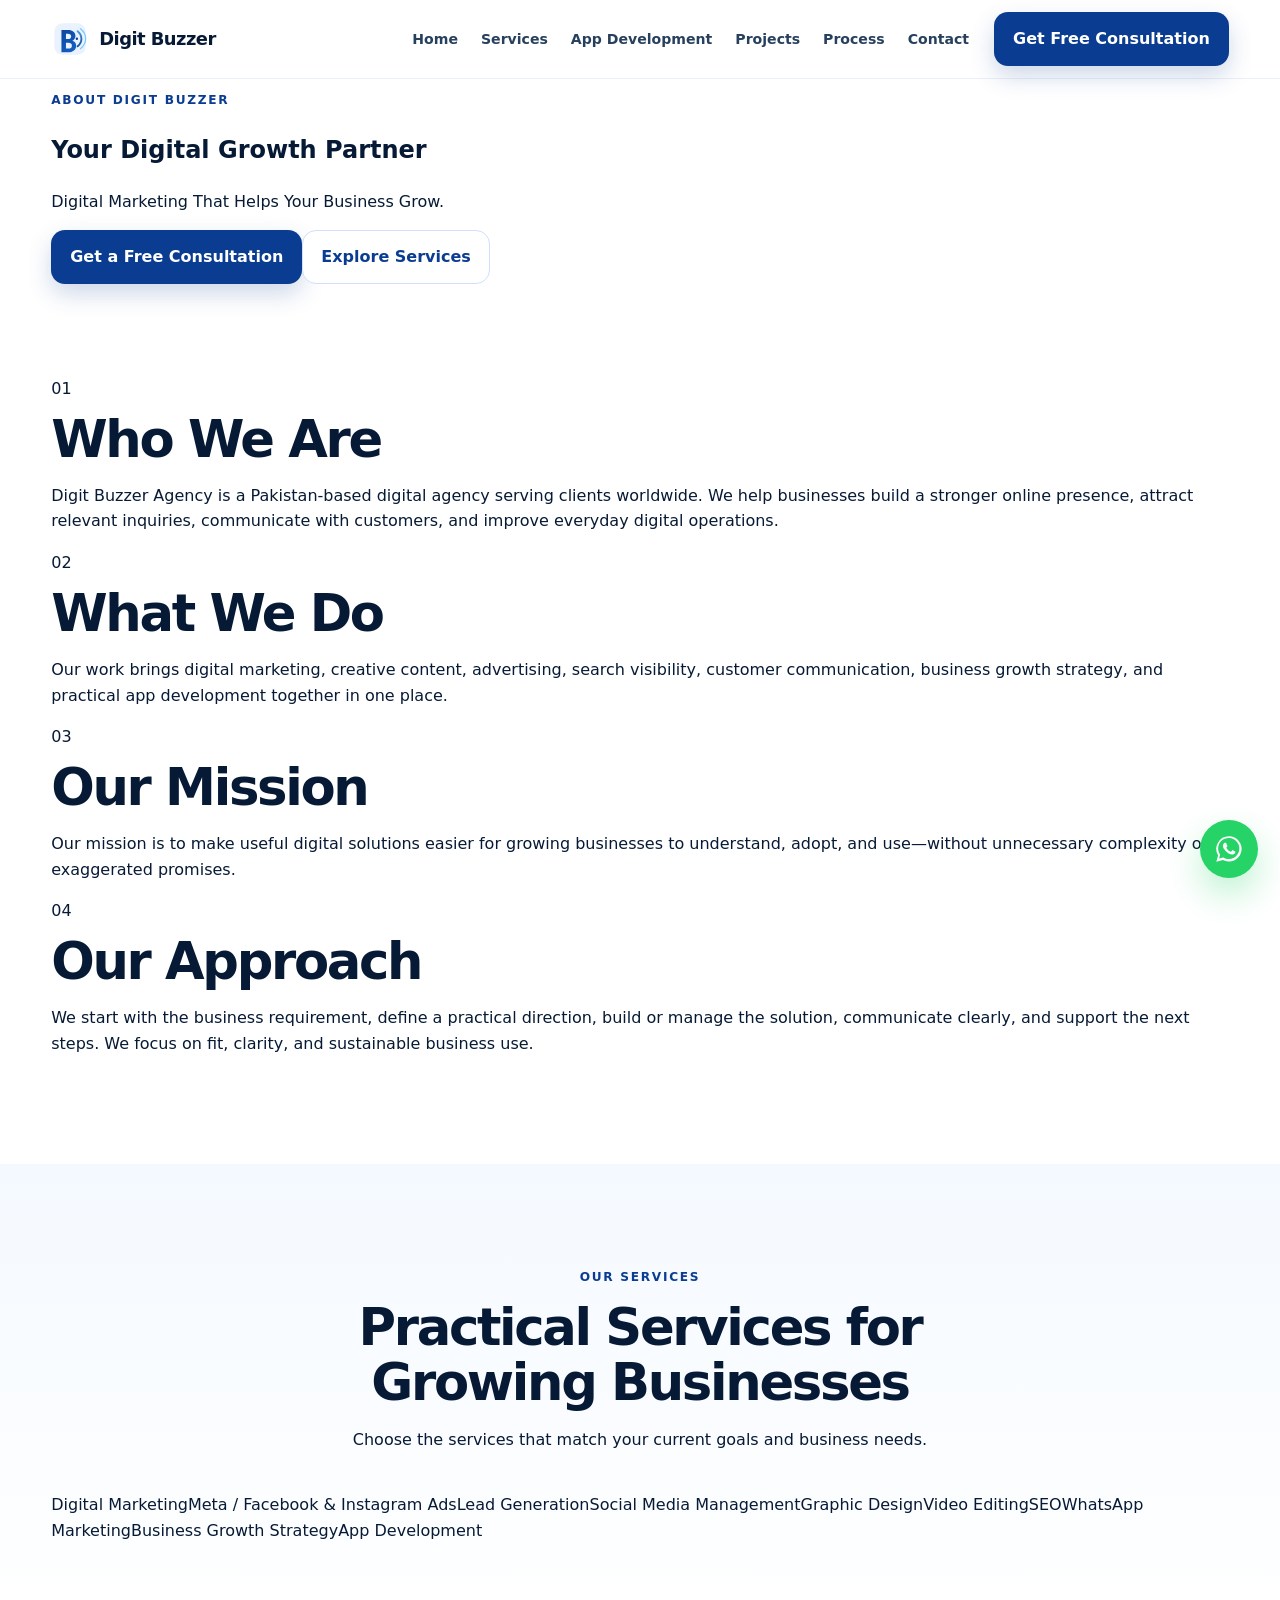
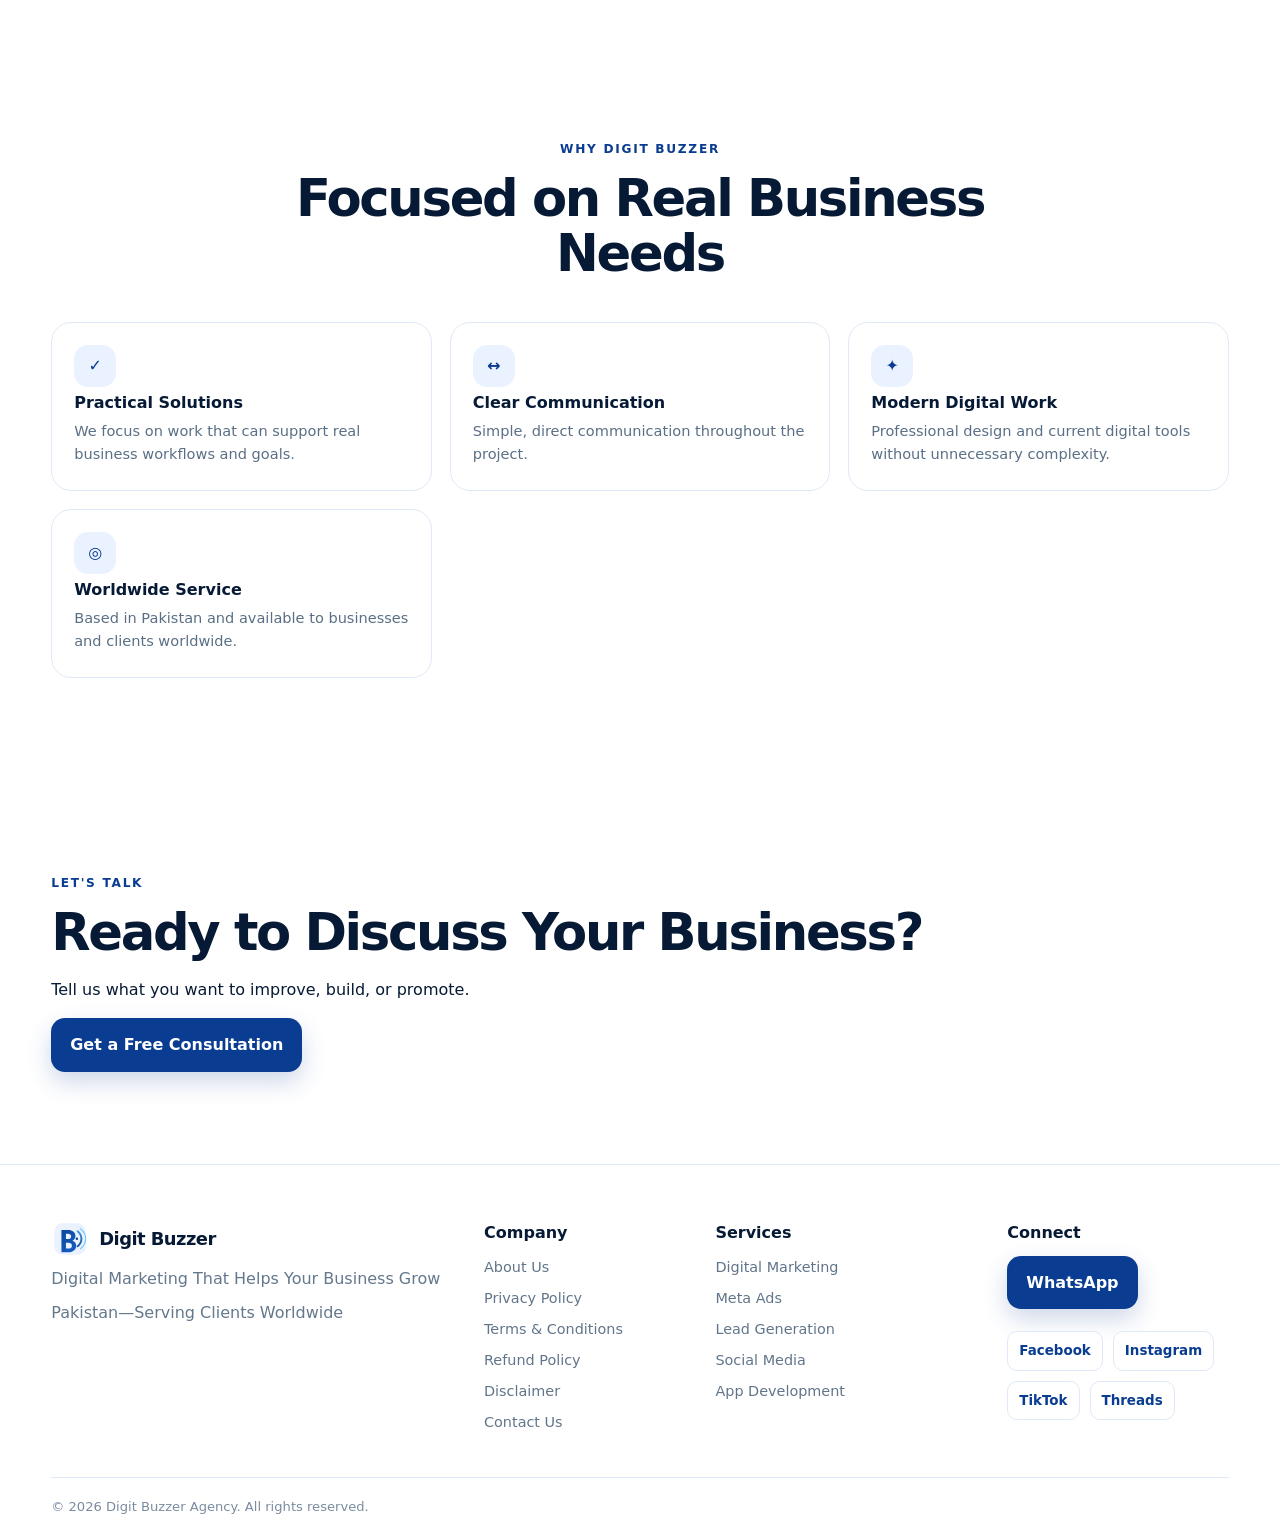
==== about/index.html @ bf8d2f02 "Add about page" ====
<!doctype html>
<html lang="en"><head>
<meta charset="utf-8"><meta name="viewport" content="width=device-width, initial-scale=1">
<title>About Us | Digit Buzzer Agency</title>
<meta name="description" content="Learn about Digit Buzzer Agency, a Pakistan-based digital marketing and app development agency serving clients worldwide.">
<link rel="icon" href="../images/logo.svg" type="image/svg+xml"><link rel="stylesheet" href="../style.css">
</head><body>
<a class="skip-link" href="#main">Skip to content</a>
<header class="site-header"><div class="container nav-wrap"><a class="brand" href="../"><img src="../images/logo.svg" alt="Digit Buzzer logo"><span>Digit Buzzer</span></a><nav class="desktop-nav" aria-label="Primary navigation"><a href="../">Home</a><a href="../#services">Services</a><a href="../#apps">App Development</a><a href="../#projects">Projects</a><a href="../#process">Process</a><a href="../contact/">Contact</a></nav><a class="btn btn-primary nav-cta" target="_blank" rel="noopener" href="https://wa.me/923486588922">Get Free Consultation</a><button class="menu-toggle" aria-label="Open menu" aria-expanded="false"><span></span><span></span><span></span></button></div><div class="mobile-nav" aria-hidden="true"><a href="../">Home</a><a href="../#services">Services</a><a href="../#apps">App Development</a><a href="../#projects">Projects</a><a href="../#process">Process</a><a href="../contact/">Contact</a><a class="btn btn-primary" target="_blank" rel="noopener" href="https://wa.me/923486588922">Get Free Consultation</a></div></header>
<main id="main" class="info-page">
<section class="info-hero"><div class="container"><p class="section-kicker">ABOUT DIGIT BUZZER</p><h1>Your Digital Growth Partner</h1><p>Digital Marketing That Helps Your Business Grow.</p><div class="info-hero-actions"><a class="btn btn-primary" target="_blank" rel="noopener" href="https://wa.me/923486588922">Get a Free Consultation</a><a class="btn btn-secondary" href="../#services">Explore Services</a></div></div></section>
<section class="section"><div class="container info-grid">
<article class="info-card"><span class="info-icon">01</span><h2>Who We Are</h2><p>Digit Buzzer Agency is a Pakistan-based digital agency serving clients worldwide. We help businesses build a stronger online presence, attract relevant inquiries, communicate with customers, and improve everyday digital operations.</p></article>
<article class="info-card"><span class="info-icon">02</span><h2>What We Do</h2><p>Our work brings digital marketing, creative content, advertising, search visibility, customer communication, business growth strategy, and practical app development together in one place.</p></article>
<article class="info-card"><span class="info-icon">03</span><h2>Our Mission</h2><p>Our mission is to make useful digital solutions easier for growing businesses to understand, adopt, and use—without unnecessary complexity or exaggerated promises.</p></article>
<article class="info-card"><span class="info-icon">04</span><h2>Our Approach</h2><p>We start with the business requirement, define a practical direction, build or manage the solution, communicate clearly, and support the next steps. We focus on fit, clarity, and sustainable business use.</p></article>
</div></section>
<section class="section soft"><div class="container"><div class="section-head"><p class="section-kicker">OUR SERVICES</p><h2>Practical Services for Growing Businesses</h2><p>Choose the services that match your current goals and business needs.</p></div><div class="info-service-grid"><span>Digital Marketing</span><span>Meta / Facebook &amp; Instagram Ads</span><span>Lead Generation</span><span>Social Media Management</span><span>Graphic Design</span><span>Video Editing</span><span>SEO</span><span>WhatsApp Marketing</span><span>Business Growth Strategy</span><span>App Development</span></div></div></section>
<section class="section"><div class="container"><div class="section-head"><p class="section-kicker">WHY DIGIT BUZZER</p><h2>Focused on Real Business Needs</h2></div><div class="why-grid"><article class="why-card"><div class="why-icon">✓</div><h3>Practical Solutions</h3><p>We focus on work that can support real business workflows and goals.</p></article><article class="why-card"><div class="why-icon">↔</div><h3>Clear Communication</h3><p>Simple, direct communication throughout the project.</p></article><article class="why-card"><div class="why-icon">✦</div><h3>Modern Digital Work</h3><p>Professional design and current digital tools without unnecessary complexity.</p></article><article class="why-card"><div class="why-icon">◎</div><h3>Worldwide Service</h3><p>Based in Pakistan and available to businesses and clients worldwide.</p></article></div></div></section>
<section class="section"><div class="container info-cta"><div><p class="section-kicker">LET'S TALK</p><h2>Ready to Discuss Your Business?</h2><p>Tell us what you want to improve, build, or promote.</p></div><a class="btn btn-primary" target="_blank" rel="noopener" href="https://wa.me/923486588922">Get a Free Consultation</a></div></section>
</main>
<footer class="footer"><div class="container footer-grid"><div><a class="brand" href="../"><img src="../images/logo.svg" alt=""><span>Digit Buzzer</span></a><p>Digital Marketing That Helps Your Business Grow</p><p>Pakistan—Serving Clients Worldwide</p></div><div><h4>Company</h4><a href="../about/">About Us</a><a href="../privacy-policy/">Privacy Policy</a><a href="../terms/">Terms &amp; Conditions</a><a href="../refund-policy/">Refund Policy</a><a href="../disclaimer/">Disclaimer</a><a href="../contact/">Contact Us</a></div><div><h4>Services</h4><a href="../#services">Digital Marketing</a><a href="../#services">Meta Ads</a><a href="../#services">Lead Generation</a><a href="../#services">Social Media</a><a href="../#apps">App Development</a></div><div><h4>Connect</h4><a class="btn btn-primary" target="_blank" rel="noopener" href="https://wa.me/923486588922">WhatsApp</a><div class="footer-social"><a target="_blank" rel="noopener" href="https://www.facebook.com/digitbuzzer1">Facebook</a><a target="_blank" rel="noopener" href="https://www.instagram.com/digitbuzzer">Instagram</a><a target="_blank" rel="noopener" href="https://www.tiktok.com/@digitbuzzeragency">TikTok</a><a target="_blank" rel="noopener" href="https://www.threads.com/@digitbuzzer">Threads</a></div></div></div><div class="container copyright">© 2026 Digit Buzzer Agency. All rights reserved.</div></footer>
<a class="wa-float" target="_blank" rel="noopener" href="https://wa.me/923486588922" aria-label="Chat with Digit Buzzer" title="Chat with Digit Buzzer"><svg viewBox="0 0 32 32" aria-hidden="true"><path fill="currentColor" d="M16 3.2A12.7 12.7 0 0 0 5.1 22.4L3.3 28.8l6.6-1.7A12.7 12.7 0 1 0 16 3.2Zm0 22.9c-2 0-3.9-.5-5.6-1.5l-.4-.2-3.9 1 1-3.8-.3-.4A10.6 10.6 0 1 1 16 26.1Zm5.9-7.9c-.3-.2-1.8-.9-2.1-1s-.5-.2-.7.2-.8 1-.9 1.2-.3.2-.6.1a8.7 8.7 0 0 1-2.5-1.5 9.4 9.4 0 0 1-1.7-2.1c-.2-.3 0-.5.1-.7l.5-.6c.2-.2.2-.4.3-.6s0-.4-.1-.6c-.1-.2-.7-1.7-1-2.3-.3-.6-.5-.5-.7-.5h-.6c-.2 0-.5.1-.8.4-.3.3-1.1 1.1-1.1 2.7s1.1 3.1 1.3 3.3c.2.2 2.1 3.2 5.1 4.5.7.3 1.3.5 1.7.6.7.2 1.4.2 1.9.1.6-.1 1.8-.7 2-1.4.3-.7.3-1.3.2-1.4-.1-.2-.3-.3-.6-.4Z"/></svg></a><button id="backTop" class="back-top" aria-label="Back to top">↑</button><script src="../script.js"></script></body></html>
---- style.css ----
:root{--blue:#0A3D91;--navy:#071A35;--white:#fff;--soft:#EAF2FF;--bg:#F4F9FF;--line:#dfe9f7;--shadow:0 18px 60px rgba(10,61,145,.12);--radius:24px}*{box-sizing:border-box}html{scroll-behavior:smooth}body{margin:0;font-family:Inter,system-ui,-apple-system,Segoe UI,sans-serif;color:var(--navy);background:var(--white);line-height:1.6}img{max-width:100%;display:block}a{text-decoration:none;color:inherit}.container{width:min(1180px,92vw);margin:auto}.section{padding:92px 0}.soft{background:linear-gradient(180deg,var(--bg),#fff)}.site-header{position:sticky;top:0;z-index:50;background:rgba(255,255,255,.88);backdrop-filter:blur(14px);border-bottom:1px solid rgba(10,61,145,.08)}.nav-wrap{min-height:78px;display:flex;align-items:center;gap:22px}.brand{display:flex;align-items:center;gap:10px;font-weight:800;letter-spacing:-.03em;font-size:1.12rem}.brand img{width:38px;height:38px}.desktop-nav{display:flex;gap:17px;align-items:center;margin-left:auto;font-size:.88rem;font-weight:600}.desktop-nav a{padding:10px 3px;color:#27405d}.desktop-nav a:hover{color:var(--blue)}.btn{display:inline-flex;align-items:center;justify-content:center;gap:8px;padding:13px 18px;border-radius:14px;font-weight:700;border:1px solid transparent;transition:.25s ease;cursor:pointer}.btn-primary{background:var(--blue);color:#fff;box-shadow:0 10px 24px rgba(10,61,145,.2)}.btn-primary:hover{transform:translateY(-2px);box-shadow:0 14px 30px rgba(10,61,145,.25)}.btn-secondary{background:#fff;border-color:#cfe0fa;color:var(--blue)}.btn-secondary:hover{background:var(--soft)}.nav-cta{white-space:nowrap}.menu-toggle{display:none;margin-left:auto;border:0;background:transparent;width:44px;height:44px}.menu-toggle span{display:block;height:2px;background:var(--navy);margin:6px 6px}.mobile-nav{display:none;padding:12px 4vw 20px;border-top:1px solid var(--line);background:#fff}.mobile-nav.open{display:grid;gap:10px}.hero{background:radial-gradient(circle at 85% 20%,#dceaff 0,#fff 34%),linear-gradient(180deg,var(--bg),#fff);padding-top:70px;overflow:hidden}.hero-grid,.split{display:grid;grid-template-columns:1.08fr .92fr;gap:52px;align-items:center}.hero-copy{max-width:700px}.hero-copy h1{font-size:clamp(2.75rem,4.35vw,4.55rem);line-height:1.02;letter-spacing:-.055em;margin:18px 0 22px}.hero-copy h1 span{white-space:normal}.hero-copy h1 span{color:var(--blue);display:block}.lead{font-size:1.08rem;max-width:650px;color:#4a6079}.eyebrow,.section-kicker{font-size:.76rem;font-weight:800;letter-spacing:.14em;color:var(--blue)}.actions{display:flex;gap:12px;flex-wrap:wrap;margin:26px 0}.hero-proof{display:flex;flex-wrap:wrap;gap:14px;margin-top:18px;color:#5d7188;font-size:.88rem}.hero-proof span{display:inline-flex;align-items:center;gap:8px}.hero-proof span:before{content:'✓';color:var(--blue);font-weight:800}.hero-visual{display:flex;justify-content:center;align-items:center}.hero-photo{position:relative;width:min(100%,560px);padding:14px;border-radius:32px;background:linear-gradient(145deg,#fff,#eaf2ff);border:1px solid #d9e7f8;box-shadow:0 28px 70px rgba(10,61,145,.16);transform:rotate(.2deg)}.hero-photo>img{width:100%;height:430px;object-fit:cover;border-radius:23px;display:block}.hero-photo:after{content:"";position:absolute;inset:14px;border-radius:23px;box-shadow:inset 0 0 0 1px rgba(255,255,255,.7);pointer-events:none}.hero-photo-badge{position:absolute;z-index:2;background:rgba(255,255,255,.94);backdrop-filter:blur(12px);border:1px solid rgba(255,255,255,.8);box-shadow:0 14px 35px rgba(7,26,53,.14);border-radius:16px;padding:11px 14px;display:grid;grid-template-columns:34px 1fr;column-gap:9px;align-items:center}.hero-photo-badge span{grid-row:1 / span 2;width:34px;height:34px;border-radius:11px;background:var(--blue);color:#fff;display:grid;place-items:center;font-weight:800}.hero-photo-badge strong{font-size:.86rem;color:var(--navy);line-height:1.1}.hero-photo-badge small{font-size:.68rem;color:#64788c}.badge-top{top:38px;right:-18px}.badge-bottom{left:-18px;bottom:38px}.hero-photo-badge:hover{transform:translateY(-3px)}.value-strip{padding:22px 0;background:#fff;border-top:1px solid #edf3fb;border-bottom:1px solid #edf3fb}.value-grid{display:grid;grid-template-columns:repeat(4,1fr);gap:14px}.value-grid article{display:flex;gap:13px;padding:12px;border-radius:16px}.icon-badge,.why-icon{width:42px;height:42px;border-radius:14px;background:var(--soft);color:var(--blue);display:grid;place-items:center;font-weight:800;flex:none}.value-grid h3,.service-card h3,.why-card h3,.process-card h3{margin:.2rem 0;font-size:1rem}.value-grid p,.service-card p,.why-card p,.process-card p{margin:.15rem 0;color:#5a6f85;font-size:.91rem}.section-head{max-width:760px;margin:0 auto 40px;text-align:center}.section-head h2,h2{font-size:clamp(2rem,4vw,3.3rem);line-height:1.08;letter-spacing:-.045em;margin:10px 0 14px}.split p{color:#556c83}.mini-pills,.feature-list{display:flex;flex-wrap:wrap;gap:10px;margin:22px 0}.mini-pills span{padding:8px 12px;background:#fff;border:1px solid var(--line);border-radius:999px;font-size:.82rem;font-weight:700}.visual-card{background:#fff;border:1px solid #dfeaf8;border-radius:var(--radius);padding:14px;box-shadow:var(--shadow)}.service-grid{display:grid;grid-template-columns:repeat(2,1fr);gap:18px}.service-card{display:grid;grid-template-columns:150px 1fr;gap:22px;align-items:center;padding:20px;border:1px solid var(--line);border-radius:var(--radius);background:#fff;box-shadow:0 10px 28px rgba(10,61,145,.05);transition:.25s ease}.service-card:hover{transform:translateY(-5px);box-shadow:var(--shadow);border-color:#cfe0fa}.service-card img{width:100%;height:100px;object-fit:contain;border-radius:18px;background:linear-gradient(135deg,#f7fbff,var(--soft))}.app-feature{align-items:center}.feature-list span{padding:8px 11px;background:#fff;border:1px solid var(--line);border-radius:12px;font-size:.85rem}.app-visual img{filter:drop-shadow(0 22px 35px rgba(10,61,145,.12))}.filters{display:flex;flex-wrap:wrap;gap:9px;justify-content:center;margin:0 auto 30px}.filter{border:1px solid var(--line);background:#fff;color:#37506a;padding:9px 13px;border-radius:999px;font:inherit;font-weight:700;cursor:pointer}.filter.active,.filter:hover{background:var(--blue);color:#fff;border-color:var(--blue)}.project-grid{display:grid;grid-template-columns:repeat(3,1fr);gap:20px}.project-card{border:1px solid var(--line);border-radius:20px;overflow:hidden;background:#fff;box-shadow:0 12px 34px rgba(10,61,145,.06);cursor:pointer;transition:.25s ease}.project-card:hover{transform:translateY(-5px);box-shadow:var(--shadow)}.project-thumb{aspect-ratio:16/9;background:var(--soft);overflow:hidden}.project-thumb img{width:100%;height:100%;object-fit:cover}.project-body{padding:18px}.tag{font-size:.72rem;font-weight:800;letter-spacing:.08em;text-transform:uppercase;color:var(--blue)}.project-body h3{margin:7px 0 6px}.project-body p{margin:0;color:#5a6f85;font-size:.9rem}.project-tech{margin-top:10px;font-size:.77rem;color:#7a8da1}.why-grid,.process-grid{display:grid;grid-template-columns:repeat(3,1fr);gap:18px}.why-card{padding:22px;background:#fff;border:1px solid var(--line);border-radius:20px}.process-grid{grid-template-columns:repeat(4,1fr)}.process-card{position:relative;padding:18px;background:#fff;border:1px solid var(--line);border-radius:20px}.process-card>span{display:inline-flex;width:38px;height:38px;border-radius:12px;background:var(--blue);color:#fff;align-items:center;justify-content:center;font-weight:800;margin-bottom:14px}.process-card img{height:170px;width:100%;object-fit:cover;background:#eaf2ff;border-radius:16px;margin-bottom:15px;display:block;transition:transform .45s ease}.process-card:hover img{transform:scale(1.025)}.cta{padding-top:40px}.cta-photo{height:360px;border-radius:24px;overflow:hidden;border:1px solid rgba(255,255,255,.8);box-shadow:0 22px 55px rgba(10,61,145,.14);background:#eaf2ff}.cta-photo img{width:100%;height:100%;object-fit:cover;display:block;transition:transform .5s ease}.cta-photo:hover img{transform:scale(1.035)}.cta-wrap{display:grid;grid-template-columns:1.1fr .9fr;align-items:center;gap:40px;padding:45px;border-radius:30px;background:linear-gradient(135deg,#eff6ff,#e6f0ff);border:1px solid #d7e6fa;overflow:hidden}.cta-wrap img{width:100%}.social-row,.footer-social{display:flex;gap:10px;flex-wrap:wrap;margin:22px 0}.social-row a,.footer-social a{padding:8px 11px;border:1px solid var(--line);border-radius:10px;background:#fff;font-size:.84rem;font-weight:700;color:var(--blue)}.contact-form{padding:24px;background:#fff;border:1px solid var(--line);border-radius:24px;box-shadow:var(--shadow);display:grid;gap:14px}.contact-form label{display:grid;gap:7px;font-weight:700;font-size:.9rem}.contact-form input,.contact-form textarea,.contact-form select{font:inherit;border:1px solid #d5e2f2;border-radius:12px;padding:12px 13px;outline:none;background:#fbfdff}.contact-form input:focus,.contact-form textarea:focus,.contact-form select:focus{border-color:#8db5f4;box-shadow:0 0 0 4px #eaf2ff}.contact-form small{color:#71849a}.about-photo{height:410px;padding:10px;overflow:hidden;border-radius:24px;background:#fff}.about-photo img{width:100%;height:100%;object-fit:cover;display:block;border-radius:17px;transition:transform .5s ease}.about-photo:hover img{transform:scale(1.035)}.contact-art{margin-top:20px;padding:10px;overflow:hidden}.contact-photo{position:relative;overflow:hidden;border-radius:18px;height:360px;background:#eaf2ff}.contact-photo img{width:100%;height:100%;object-fit:cover;display:block;transition:transform .5s ease}.contact-photo:after{content:"";position:absolute;inset:0;background:linear-gradient(180deg,transparent 55%,rgba(7,26,53,.12));pointer-events:none}.contact-photo:hover img{transform:scale(1.035)}.footer{background:#fff;border-top:1px solid var(--line);padding:55px 0 22px}.footer-grid{display:grid;grid-template-columns:2fr 1fr 1.3fr 1.1fr;gap:30px}.footer-grid p{color:#64788c;margin:8px 0}.footer-grid h4{margin:0 0 10px}.footer-grid>div>a:not(.brand):not(.btn){display:block;margin:8px 0;color:#61758a;font-size:.9rem}.copyright{margin-top:35px;padding-top:18px;border-top:1px solid var(--line);color:#7b8ca0;font-size:.82rem}.wa-float{position:fixed;right:22px;bottom:22px;width:58px;height:58px;border-radius:50%;background:#25D366;color:#fff;display:grid;place-items:center;box-shadow:0 16px 35px rgba(37,211,102,.3);z-index:40}.wa-float svg{width:32px;height:32px;display:block}.back-top{position:fixed;right:24px;bottom:92px;width:42px;height:42px;border:1px solid var(--line);border-radius:12px;background:#fff;color:var(--blue);display:none;z-index:39;cursor:pointer}.back-top.show{display:grid;place-items:center}.reveal{opacity:0;transform:translateY(20px);transition:opacity .65s ease,transform .65s ease}.reveal.visible{opacity:1;transform:none}.modal{position:fixed;inset:0;background:rgba(7,26,53,.28);display:none;align-items:center;justify-content:center;padding:24px;z-index:100}.modal.open{display:flex}.modal-card{width:min(900px,96vw);display:grid;grid-template-columns:.9fr 1.1fr;gap:26px;background:#fff;border-radius:26px;padding:22px;position:relative;box-shadow:0 30px 80px rgba(7,26,53,.28)}.modal-card>img{width:100%;aspect-ratio:16/10;object-fit:cover;border-radius:18px;background:var(--soft)}.modal-close{position:absolute;top:12px;right:12px;border:0;background:#eef4fb;color:var(--navy);width:38px;height:38px;border-radius:50%;font-size:22px;cursor:pointer}.modal-actions{display:flex;gap:10px;margin-top:20px}.skip-link{position:absolute;left:-999px}.skip-link:focus{left:12px;top:12px;z-index:200;background:#fff;padding:10px}@media(max-width:1050px){.desktop-nav{gap:12px}.desktop-nav a:nth-child(4),.desktop-nav a:nth-child(6){display:none}.hero-grid,.split{gap:32px}.project-grid{grid-template-columns:repeat(2,1fr)}.footer-grid{grid-template-columns:1.6fr 1fr 1fr}}@media(max-width:820px){.desktop-nav,.nav-cta{display:none}.menu-toggle{display:block}.hero-grid,.split,.cta-wrap{grid-template-columns:1fr}.hero{padding-top:45px}.hero-visual{order:-1}.value-grid{grid-template-columns:repeat(2,1fr)}.service-grid,.why-grid{grid-template-columns:1fr}.process-grid{grid-template-columns:repeat(2,1fr)}.footer-grid{grid-template-columns:1fr 1fr}.modal-card{grid-template-columns:1fr}}@media(max-width:560px){.section{padding:68px 0}.cta-photo{height:270px;border-radius:18px}.app-photo{height:360px;padding:10px;border-radius:22px}.app-photo img{border-radius:15px}.contact-photo{height:280px}.hero-copy h1{font-size:2.55rem}.hero-photo{padding:9px;border-radius:24px}.hero-photo>img{height:320px;border-radius:17px}.hero-photo:after{inset:9px;border-radius:17px}.badge-top{right:-6px;top:22px}.badge-bottom{left:-6px;bottom:22px}.hero-photo-badge{padding:8px 10px}.hero-photo-badge span{width:30px;height:30px;border-radius:9px}.hero-photo-badge strong{font-size:.75rem}.hero-photo-badge small{font-size:.6rem}.value-grid,.project-grid,.process-grid,.footer-grid{grid-template-columns:1fr}.service-card{grid-template-columns:1fr}.service-card img{height:160px}.cta-wrap{padding:26px}.wa-float{right:14px;bottom:14px}.back-top{right:16px;bottom:82px}.nav-wrap{min-height:70px}.actions .btn{width:100%}}
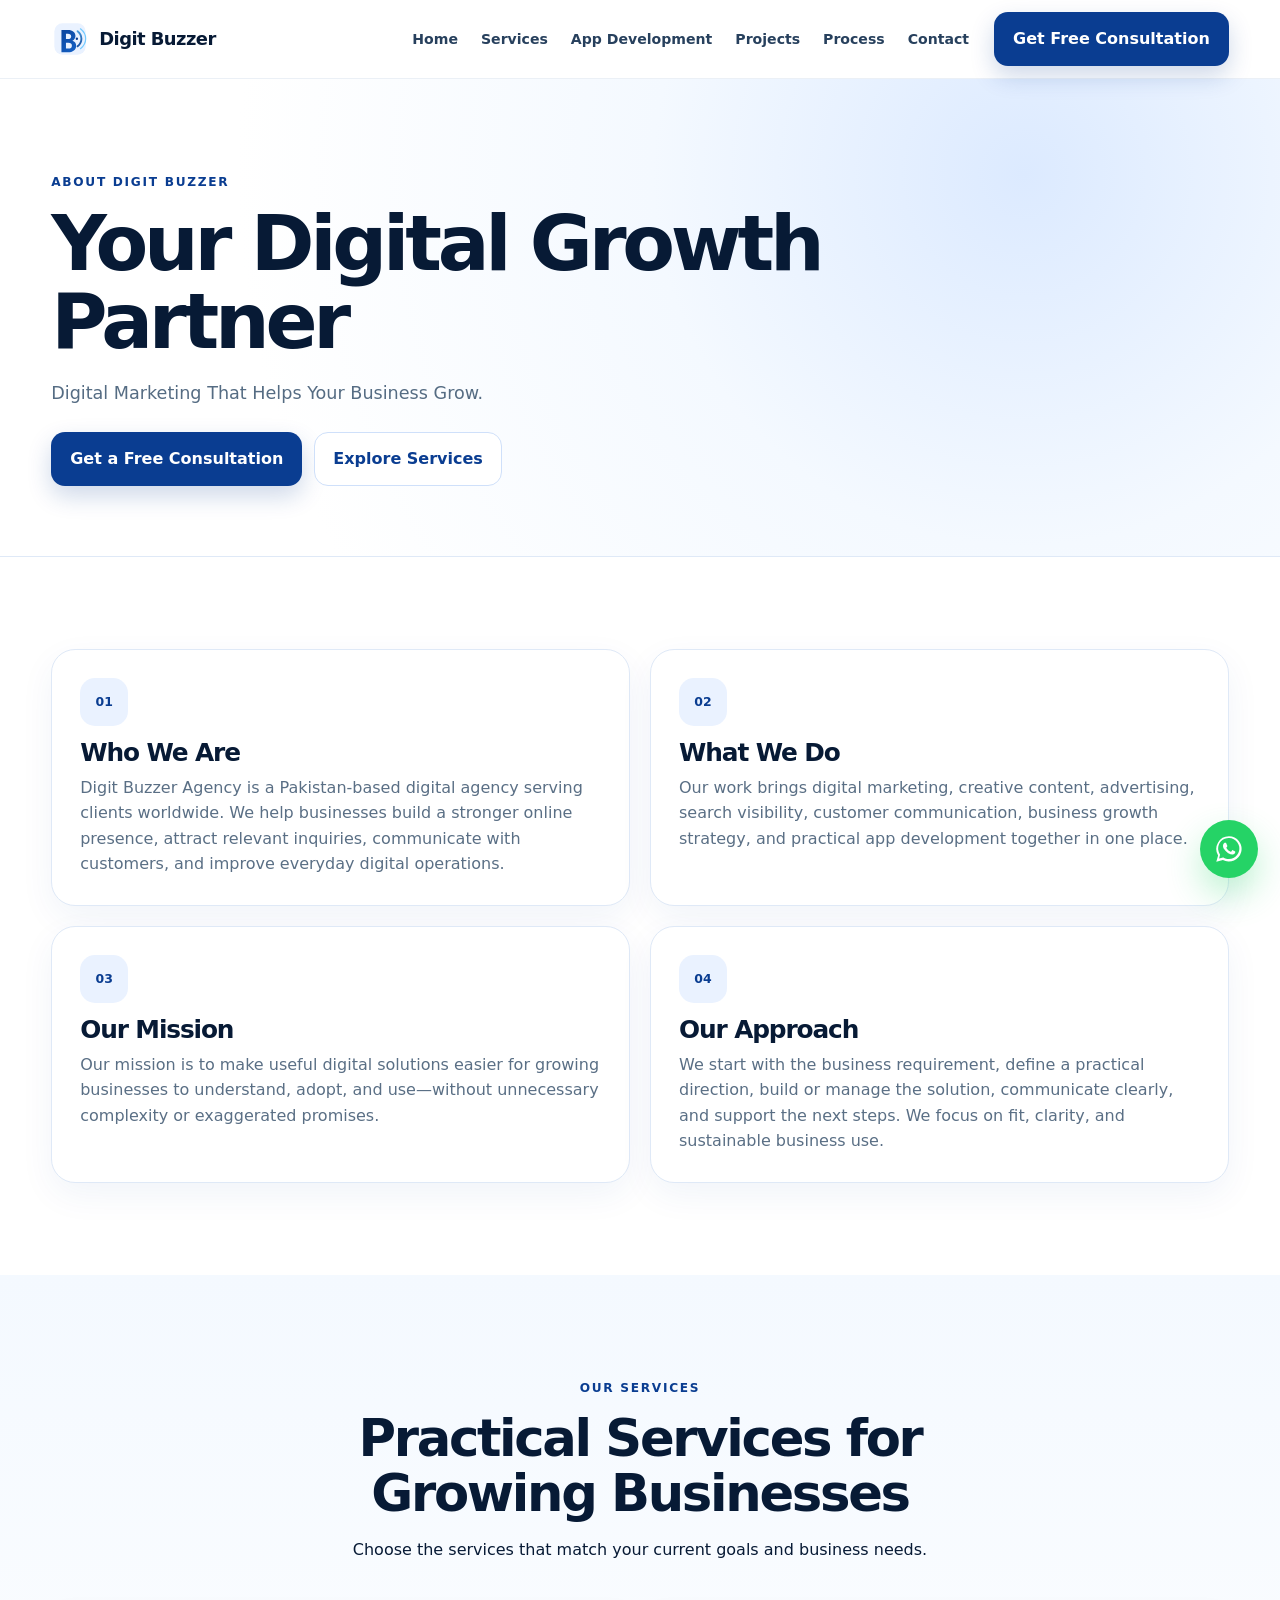
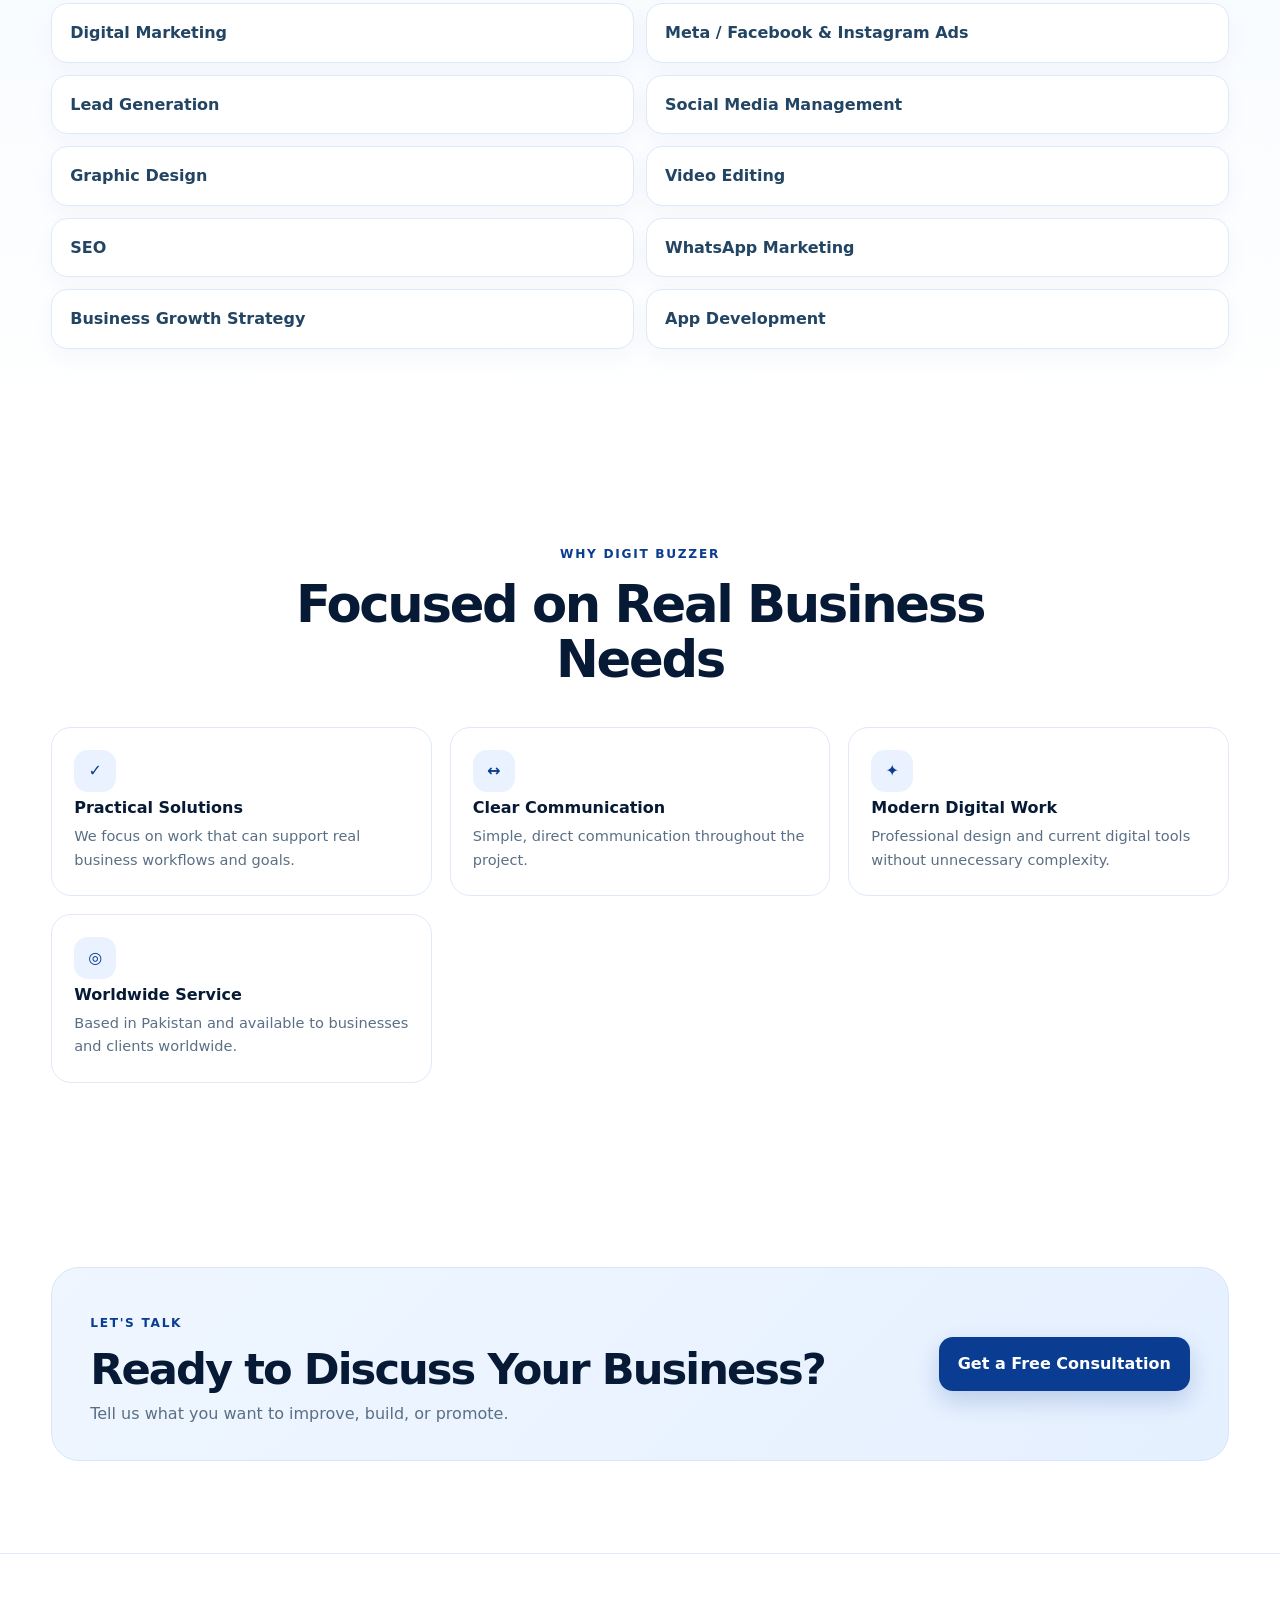
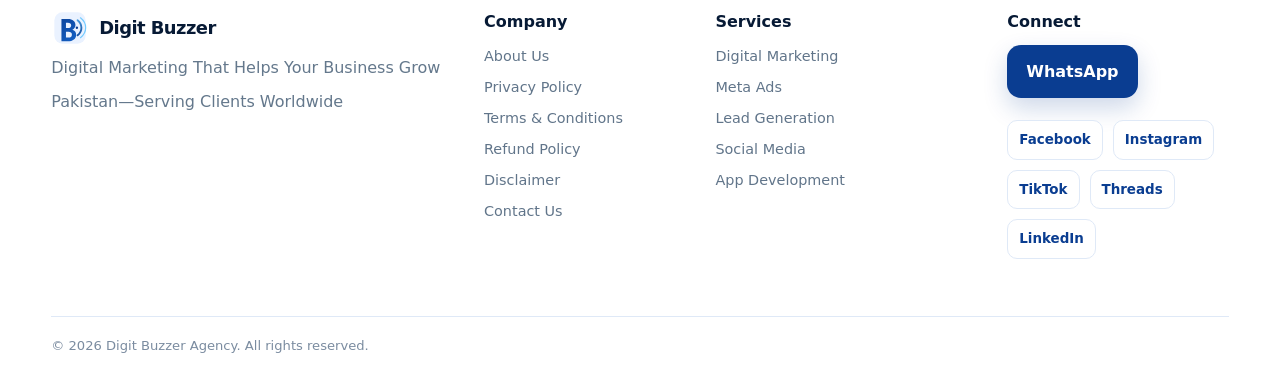
==== commit cc7965e6: "Add LinkedIn to company footer links" ====
--- a/about/index.html
+++ b/about/index.html
@@ -19,5 +19,5 @@
 <section class="section"><div class="container"><div class="section-head"><p class="section-kicker">WHY DIGIT BUZZER</p><h2>Focused on Real Business Needs</h2></div><div class="why-grid"><article class="why-card"><div class="why-icon">✓</div><h3>Practical Solutions</h3><p>We focus on work that can support real business workflows and goals.</p></article><article class="why-card"><div class="why-icon">↔</div><h3>Clear Communication</h3><p>Simple, direct communication throughout the project.</p></article><article class="why-card"><div class="why-icon">✦</div><h3>Modern Digital Work</h3><p>Professional design and current digital tools without unnecessary complexity.</p></article><article class="why-card"><div class="why-icon">◎</div><h3>Worldwide Service</h3><p>Based in Pakistan and available to businesses and clients worldwide.</p></article></div></div></section>
 <section class="section"><div class="container info-cta"><div><p class="section-kicker">LET'S TALK</p><h2>Ready to Discuss Your Business?</h2><p>Tell us what you want to improve, build, or promote.</p></div><a class="btn btn-primary" target="_blank" rel="noopener" href="https://wa.me/923486588922">Get a Free Consultation</a></div></section>
 </main>
-<footer class="footer"><div class="container footer-grid"><div><a class="brand" href="../"><img src="../images/logo.svg" alt=""><span>Digit Buzzer</span></a><p>Digital Marketing That Helps Your Business Grow</p><p>Pakistan—Serving Clients Worldwide</p></div><div><h4>Company</h4><a href="../about/">About Us</a><a href="../privacy-policy/">Privacy Policy</a><a href="../terms/">Terms &amp; Conditions</a><a href="../refund-policy/">Refund Policy</a><a href="../disclaimer/">Disclaimer</a><a href="../contact/">Contact Us</a></div><div><h4>Services</h4><a href="../#services">Digital Marketing</a><a href="../#services">Meta Ads</a><a href="../#services">Lead Generation</a><a href="../#services">Social Media</a><a href="../#apps">App Development</a></div><div><h4>Connect</h4><a class="btn btn-primary" target="_blank" rel="noopener" href="https://wa.me/923486588922">WhatsApp</a><div class="footer-social"><a target="_blank" rel="noopener" href="https://www.facebook.com/digitbuzzer1">Facebook</a><a target="_blank" rel="noopener" href="https://www.instagram.com/digitbuzzer">Instagram</a><a target="_blank" rel="noopener" href="https://www.tiktok.com/@digitbuzzeragency">TikTok</a><a target="_blank" rel="noopener" href="https://www.threads.com/@digitbuzzer">Threads</a></div></div></div><div class="container copyright">© 2026 Digit Buzzer Agency. All rights reserved.</div></footer>
+<footer class="footer"><div class="container footer-grid"><div><a class="brand" href="../"><img src="../images/logo.svg" alt=""><span>Digit Buzzer</span></a><p>Digital Marketing That Helps Your Business Grow</p><p>Pakistan—Serving Clients Worldwide</p></div><div><h4>Company</h4><a href="../about/">About Us</a><a href="../privacy-policy/">Privacy Policy</a><a href="../terms/">Terms &amp; Conditions</a><a href="../refund-policy/">Refund Policy</a><a href="../disclaimer/">Disclaimer</a><a href="../contact/">Contact Us</a></div><div><h4>Services</h4><a href="../#services">Digital Marketing</a><a href="../#services">Meta Ads</a><a href="../#services">Lead Generation</a><a href="../#services">Social Media</a><a href="../#apps">App Development</a></div><div><h4>Connect</h4><a class="btn btn-primary" target="_blank" rel="noopener" href="https://wa.me/923486588922">WhatsApp</a><div class="footer-social"><a target="_blank" rel="noopener" href="https://www.facebook.com/digitbuzzer1">Facebook</a><a target="_blank" rel="noopener" href="https://www.instagram.com/digitbuzzer">Instagram</a><a target="_blank" rel="noopener" href="https://www.tiktok.com/@digitbuzzeragency">TikTok</a><a target="_blank" rel="noopener" href="https://www.threads.com/@digitbuzzer">Threads</a><a target="_blank" rel="noopener" href="https://www.linkedin.com/in/abbas~hussain/">LinkedIn</a></div></div></div><div class="container copyright">© 2026 Digit Buzzer Agency. All rights reserved.</div></footer>
 <a class="wa-float" target="_blank" rel="noopener" href="https://wa.me/923486588922" aria-label="Chat with Digit Buzzer" title="Chat with Digit Buzzer"><svg viewBox="0 0 32 32" aria-hidden="true"><path fill="currentColor" d="M16 3.2A12.7 12.7 0 0 0 5.1 22.4L3.3 28.8l6.6-1.7A12.7 12.7 0 1 0 16 3.2Zm0 22.9c-2 0-3.9-.5-5.6-1.5l-.4-.2-3.9 1 1-3.8-.3-.4A10.6 10.6 0 1 1 16 26.1Zm5.9-7.9c-.3-.2-1.8-.9-2.1-1s-.5-.2-.7.2-.8 1-.9 1.2-.3.2-.6.1a8.7 8.7 0 0 1-2.5-1.5 9.4 9.4 0 0 1-1.7-2.1c-.2-.3 0-.5.1-.7l.5-.6c.2-.2.2-.4.3-.6s0-.4-.1-.6c-.1-.2-.7-1.7-1-2.3-.3-.6-.5-.5-.7-.5h-.6c-.2 0-.5.1-.8.4-.3.3-1.1 1.1-1.1 2.7s1.1 3.1 1.3 3.3c.2.2 2.1 3.2 5.1 4.5.7.3 1.3.5 1.7.6.7.2 1.4.2 1.9.1.6-.1 1.8-.7 2-1.4.3-.7.3-1.3.2-1.4-.1-.2-.3-.3-.6-.4Z"/></svg></a><button id="backTop" class="back-top" aria-label="Back to top">↑</button><script src="../script.js"></script></body></html>
--- a/style.css
+++ b/style.css
@@ -1 +1,3 @@
-:root{--blue:#0A3D91;--navy:#071A35;--white:#fff;--soft:#EAF2FF;--bg:#F4F9FF;--line:#dfe9f7;--shadow:0 18px 60px rgba(10,61,145,.12);--radius:24px}*{box-sizing:border-box}html{scroll-behavior:smooth}body{margin:0;font-family:Inter,system-ui,-apple-system,Segoe UI,sans-serif;color:var(--navy);background:var(--white);line-height:1.6}img{max-width:100%;display:block}a{text-decoration:none;color:inherit}.container{width:min(1180px,92vw);margin:auto}.section{padding:92px 0}.soft{background:linear-gradient(180deg,var(--bg),#fff)}.site-header{position:sticky;top:0;z-index:50;background:rgba(255,255,255,.88);backdrop-filter:blur(14px);border-bottom:1px solid rgba(10,61,145,.08)}.nav-wrap{min-height:78px;display:flex;align-items:center;gap:22px}.brand{display:flex;align-items:center;gap:10px;font-weight:800;letter-spacing:-.03em;font-size:1.12rem}.brand img{width:38px;height:38px}.desktop-nav{display:flex;gap:17px;align-items:center;margin-left:auto;font-size:.88rem;font-weight:600}.desktop-nav a{padding:10px 3px;color:#27405d}.desktop-nav a:hover{color:var(--blue)}.btn{display:inline-flex;align-items:center;justify-content:center;gap:8px;padding:13px 18px;border-radius:14px;font-weight:700;border:1px solid transparent;transition:.25s ease;cursor:pointer}.btn-primary{background:var(--blue);color:#fff;box-shadow:0 10px 24px rgba(10,61,145,.2)}.btn-primary:hover{transform:translateY(-2px);box-shadow:0 14px 30px rgba(10,61,145,.25)}.btn-secondary{background:#fff;border-color:#cfe0fa;color:var(--blue)}.btn-secondary:hover{background:var(--soft)}.nav-cta{white-space:nowrap}.menu-toggle{display:none;margin-left:auto;border:0;background:transparent;width:44px;height:44px}.menu-toggle span{display:block;height:2px;background:var(--navy);margin:6px 6px}.mobile-nav{display:none;padding:12px 4vw 20px;border-top:1px solid var(--line);background:#fff}.mobile-nav.open{display:grid;gap:10px}.hero{background:radial-gradient(circle at 85% 20%,#dceaff 0,#fff 34%),linear-gradient(180deg,var(--bg),#fff);padding-top:70px;overflow:hidden}.hero-grid,.split{display:grid;grid-template-columns:1.08fr .92fr;gap:52px;align-items:center}.hero-copy{max-width:700px}.hero-copy h1{font-size:clamp(2.75rem,4.35vw,4.55rem);line-height:1.02;letter-spacing:-.055em;margin:18px 0 22px}.hero-copy h1 span{white-space:normal}.hero-copy h1 span{color:var(--blue);display:block}.lead{font-size:1.08rem;max-width:650px;color:#4a6079}.eyebrow,.section-kicker{font-size:.76rem;font-weight:800;letter-spacing:.14em;color:var(--blue)}.actions{display:flex;gap:12px;flex-wrap:wrap;margin:26px 0}.hero-proof{display:flex;flex-wrap:wrap;gap:14px;margin-top:18px;color:#5d7188;font-size:.88rem}.hero-proof span{display:inline-flex;align-items:center;gap:8px}.hero-proof span:before{content:'✓';color:var(--blue);font-weight:800}.hero-visual{display:flex;justify-content:center;align-items:center}.hero-photo{position:relative;width:min(100%,560px);padding:14px;border-radius:32px;background:linear-gradient(145deg,#fff,#eaf2ff);border:1px solid #d9e7f8;box-shadow:0 28px 70px rgba(10,61,145,.16);transform:rotate(.2deg)}.hero-photo>img{width:100%;height:430px;object-fit:cover;border-radius:23px;display:block}.hero-photo:after{content:"";position:absolute;inset:14px;border-radius:23px;box-shadow:inset 0 0 0 1px rgba(255,255,255,.7);pointer-events:none}.hero-photo-badge{position:absolute;z-index:2;background:rgba(255,255,255,.94);backdrop-filter:blur(12px);border:1px solid rgba(255,255,255,.8);box-shadow:0 14px 35px rgba(7,26,53,.14);border-radius:16px;padding:11px 14px;display:grid;grid-template-columns:34px 1fr;column-gap:9px;align-items:center}.hero-photo-badge span{grid-row:1 / span 2;width:34px;height:34px;border-radius:11px;background:var(--blue);color:#fff;display:grid;place-items:center;font-weight:800}.hero-photo-badge strong{font-size:.86rem;color:var(--navy);line-height:1.1}.hero-photo-badge small{font-size:.68rem;color:#64788c}.badge-top{top:38px;right:-18px}.badge-bottom{left:-18px;bottom:38px}.hero-photo-badge:hover{transform:translateY(-3px)}.value-strip{padding:22px 0;background:#fff;border-top:1px solid #edf3fb;border-bottom:1px solid #edf3fb}.value-grid{display:grid;grid-template-columns:repeat(4,1fr);gap:14px}.value-grid article{display:flex;gap:13px;padding:12px;border-radius:16px}.icon-badge,.why-icon{width:42px;height:42px;border-radius:14px;background:var(--soft);color:var(--blue);display:grid;place-items:center;font-weight:800;flex:none}.value-grid h3,.service-card h3,.why-card h3,.process-card h3{margin:.2rem 0;font-size:1rem}.value-grid p,.service-card p,.why-card p,.process-card p{margin:.15rem 0;color:#5a6f85;font-size:.91rem}.section-head{max-width:760px;margin:0 auto 40px;text-align:center}.section-head h2,h2{font-size:clamp(2rem,4vw,3.3rem);line-height:1.08;letter-spacing:-.045em;margin:10px 0 14px}.split p{color:#556c83}.mini-pills,.feature-list{display:flex;flex-wrap:wrap;gap:10px;margin:22px 0}.mini-pills span{padding:8px 12px;background:#fff;border:1px solid var(--line);border-radius:999px;font-size:.82rem;font-weight:700}.visual-card{background:#fff;border:1px solid #dfeaf8;border-radius:var(--radius);padding:14px;box-shadow:var(--shadow)}.service-grid{display:grid;grid-template-columns:repeat(2,1fr);gap:18px}.service-card{display:grid;grid-template-columns:150px 1fr;gap:22px;align-items:center;padding:20px;border:1px solid var(--line);border-radius:var(--radius);background:#fff;box-shadow:0 10px 28px rgba(10,61,145,.05);transition:.25s ease}.service-card:hover{transform:translateY(-5px);box-shadow:var(--shadow);border-color:#cfe0fa}.service-card img{width:100%;height:100px;object-fit:contain;border-radius:18px;background:linear-gradient(135deg,#f7fbff,var(--soft))}.app-feature{align-items:center}.feature-list span{padding:8px 11px;background:#fff;border:1px solid var(--line);border-radius:12px;font-size:.85rem}.app-visual img{filter:drop-shadow(0 22px 35px rgba(10,61,145,.12))}.filters{display:flex;flex-wrap:wrap;gap:9px;justify-content:center;margin:0 auto 30px}.filter{border:1px solid var(--line);background:#fff;color:#37506a;padding:9px 13px;border-radius:999px;font:inherit;font-weight:700;cursor:pointer}.filter.active,.filter:hover{background:var(--blue);color:#fff;border-color:var(--blue)}.project-grid{display:grid;grid-template-columns:repeat(3,1fr);gap:20px}.project-card{border:1px solid var(--line);border-radius:20px;overflow:hidden;background:#fff;box-shadow:0 12px 34px rgba(10,61,145,.06);cursor:pointer;transition:.25s ease}.project-card:hover{transform:translateY(-5px);box-shadow:var(--shadow)}.project-thumb{aspect-ratio:16/9;background:var(--soft);overflow:hidden}.project-thumb img{width:100%;height:100%;object-fit:cover}.project-body{padding:18px}.tag{font-size:.72rem;font-weight:800;letter-spacing:.08em;text-transform:uppercase;color:var(--blue)}.project-body h3{margin:7px 0 6px}.project-body p{margin:0;color:#5a6f85;font-size:.9rem}.project-tech{margin-top:10px;font-size:.77rem;color:#7a8da1}.why-grid,.process-grid{display:grid;grid-template-columns:repeat(3,1fr);gap:18px}.why-card{padding:22px;background:#fff;border:1px solid var(--line);border-radius:20px}.process-grid{grid-template-columns:repeat(4,1fr)}.process-card{position:relative;padding:18px;background:#fff;border:1px solid var(--line);border-radius:20px}.process-card>span{display:inline-flex;width:38px;height:38px;border-radius:12px;background:var(--blue);color:#fff;align-items:center;justify-content:center;font-weight:800;margin-bottom:14px}.process-card img{height:170px;width:100%;object-fit:cover;background:#eaf2ff;border-radius:16px;margin-bottom:15px;display:block;transition:transform .45s ease}.process-card:hover img{transform:scale(1.025)}.cta{padding-top:40px}.cta-photo{height:360px;border-radius:24px;overflow:hidden;border:1px solid rgba(255,255,255,.8);box-shadow:0 22px 55px rgba(10,61,145,.14);background:#eaf2ff}.cta-photo img{width:100%;height:100%;object-fit:cover;display:block;transition:transform .5s ease}.cta-photo:hover img{transform:scale(1.035)}.cta-wrap{display:grid;grid-template-columns:1.1fr .9fr;align-items:center;gap:40px;padding:45px;border-radius:30px;background:linear-gradient(135deg,#eff6ff,#e6f0ff);border:1px solid #d7e6fa;overflow:hidden}.cta-wrap img{width:100%}.social-row,.footer-social{display:flex;gap:10px;flex-wrap:wrap;margin:22px 0}.social-row a,.footer-social a{padding:8px 11px;border:1px solid var(--line);border-radius:10px;background:#fff;font-size:.84rem;font-weight:700;color:var(--blue)}.contact-form{padding:24px;background:#fff;border:1px solid var(--line);border-radius:24px;box-shadow:var(--shadow);display:grid;gap:14px}.contact-form label{display:grid;gap:7px;font-weight:700;font-size:.9rem}.contact-form input,.contact-form textarea,.contact-form select{font:inherit;border:1px solid #d5e2f2;border-radius:12px;padding:12px 13px;outline:none;background:#fbfdff}.contact-form input:focus,.contact-form textarea:focus,.contact-form select:focus{border-color:#8db5f4;box-shadow:0 0 0 4px #eaf2ff}.contact-form small{color:#71849a}.about-photo{height:410px;padding:10px;overflow:hidden;border-radius:24px;background:#fff}.about-photo img{width:100%;height:100%;object-fit:cover;display:block;border-radius:17px;transition:transform .5s ease}.about-photo:hover img{transform:scale(1.035)}.contact-art{margin-top:20px;padding:10px;overflow:hidden}.contact-photo{position:relative;overflow:hidden;border-radius:18px;height:360px;background:#eaf2ff}.contact-photo img{width:100%;height:100%;object-fit:cover;display:block;transition:transform .5s ease}.contact-photo:after{content:"";position:absolute;inset:0;background:linear-gradient(180deg,transparent 55%,rgba(7,26,53,.12));pointer-events:none}.contact-photo:hover img{transform:scale(1.035)}.footer{background:#fff;border-top:1px solid var(--line);padding:55px 0 22px}.footer-grid{display:grid;grid-template-columns:2fr 1fr 1.3fr 1.1fr;gap:30px}.footer-grid p{color:#64788c;margin:8px 0}.footer-grid h4{margin:0 0 10px}.footer-grid>div>a:not(.brand):not(.btn){display:block;margin:8px 0;color:#61758a;font-size:.9rem}.copyright{margin-top:35px;padding-top:18px;border-top:1px solid var(--line);color:#7b8ca0;font-size:.82rem}.wa-float{position:fixed;right:22px;bottom:22px;width:58px;height:58px;border-radius:50%;background:#25D366;color:#fff;display:grid;place-items:center;box-shadow:0 16px 35px rgba(37,211,102,.3);z-index:40}.wa-float svg{width:32px;height:32px;display:block}.back-top{position:fixed;right:24px;bottom:92px;width:42px;height:42px;border:1px solid var(--line);border-radius:12px;background:#fff;color:var(--blue);display:none;z-index:39;cursor:pointer}.back-top.show{display:grid;place-items:center}.reveal{opacity:0;transform:translateY(20px);transition:opacity .65s ease,transform .65s ease}.reveal.visible{opacity:1;transform:none}.modal{position:fixed;inset:0;background:rgba(7,26,53,.28);display:none;align-items:center;justify-content:center;padding:24px;z-index:100}.modal.open{display:flex}.modal-card{width:min(900px,96vw);display:grid;grid-template-columns:.9fr 1.1fr;gap:26px;background:#fff;border-radius:26px;padding:22px;position:relative;box-shadow:0 30px 80px rgba(7,26,53,.28)}.modal-card>img{width:100%;aspect-ratio:16/10;object-fit:cover;border-radius:18px;background:var(--soft)}.modal-close{position:absolute;top:12px;right:12px;border:0;background:#eef4fb;color:var(--navy);width:38px;height:38px;border-radius:50%;font-size:22px;cursor:pointer}.modal-actions{display:flex;gap:10px;margin-top:20px}.skip-link{position:absolute;left:-999px}.skip-link:focus{left:12px;top:12px;z-index:200;background:#fff;padding:10px}@media(max-width:1050px){.desktop-nav{gap:12px}.desktop-nav a:nth-child(4),.desktop-nav a:nth-child(6){display:none}.hero-grid,.split{gap:32px}.project-grid{grid-template-columns:repeat(2,1fr)}.footer-grid{grid-template-columns:1.6fr 1fr 1fr}}@media(max-width:820px){.desktop-nav,.nav-cta{display:none}.menu-toggle{display:block}.hero-grid,.split,.cta-wrap{grid-template-columns:1fr}.hero{padding-top:45px}.hero-visual{order:-1}.value-grid{grid-template-columns:repeat(2,1fr)}.service-grid,.why-grid{grid-template-columns:1fr}.process-grid{grid-template-columns:repeat(2,1fr)}.footer-grid{grid-template-columns:1fr 1fr}.modal-card{grid-template-columns:1fr}}@media(max-width:560px){.section{padding:68px 0}.cta-photo{height:270px;border-radius:18px}.app-photo{height:360px;padding:10px;border-radius:22px}.app-photo img{border-radius:15px}.contact-photo{height:280px}.hero-copy h1{font-size:2.55rem}.hero-photo{padding:9px;border-radius:24px}.hero-photo>img{height:320px;border-radius:17px}.hero-photo:after{inset:9px;border-radius:17px}.badge-top{right:-6px;top:22px}.badge-bottom{left:-6px;bottom:22px}.hero-photo-badge{padding:8px 10px}.hero-photo-badge span{width:30px;height:30px;border-radius:9px}.hero-photo-badge strong{font-size:.75rem}.hero-photo-badge small{font-size:.6rem}.value-grid,.project-grid,.process-grid,.footer-grid{grid-template-columns:1fr}.service-card{grid-template-columns:1fr}.service-card img{height:160px}.cta-wrap{padding:26px}.wa-float{right:14px;bottom:14px}.back-top{right:16px;bottom:82px}.nav-wrap{min-height:70px}.actions .btn{width:100%}}+:root{--blue:#0A3D91;--navy:#071A35;--white:#fff;--soft:#EAF2FF;--bg:#F4F9FF;--line:#dfe9f7;--shadow:0 18px 60px rgba(10,61,145,.12);--radius:24px}*{box-sizing:border-box}html{scroll-behavior:smooth}body{margin:0;font-family:Inter,system-ui,-apple-system,Segoe UI,sans-serif;color:var(--navy);background:var(--white);line-height:1.6}img{max-width:100%;display:block}a{text-decoration:none;color:inherit}.container{width:min(1180px,92vw);margin:auto}.section{padding:92px 0}.soft{background:linear-gradient(180deg,var(--bg),#fff)}.site-header{position:sticky;top:0;z-index:50;background:rgba(255,255,255,.88);backdrop-filter:blur(14px);border-bottom:1px solid rgba(10,61,145,.08)}.nav-wrap{min-height:78px;display:flex;align-items:center;gap:22px}.brand{display:flex;align-items:center;gap:10px;font-weight:800;letter-spacing:-.03em;font-size:1.12rem}.brand img{width:38px;height:38px}.desktop-nav{display:flex;gap:17px;align-items:center;margin-left:auto;font-size:.88rem;font-weight:600}.desktop-nav a{padding:10px 3px;color:#27405d}.desktop-nav a:hover{color:var(--blue)}.btn{display:inline-flex;align-items:center;justify-content:center;gap:8px;padding:13px 18px;border-radius:14px;font-weight:700;border:1px solid transparent;transition:.25s ease;cursor:pointer}.btn-primary{background:var(--blue);color:#fff;box-shadow:0 10px 24px rgba(10,61,145,.2)}.btn-primary:hover{transform:translateY(-2px);box-shadow:0 14px 30px rgba(10,61,145,.25)}.btn-secondary{background:#fff;border-color:#cfe0fa;color:var(--blue)}.btn-secondary:hover{background:var(--soft)}.nav-cta{white-space:nowrap}.menu-toggle{display:none;margin-left:auto;border:0;background:transparent;width:44px;height:44px}.menu-toggle span{display:block;height:2px;background:var(--navy);margin:6px 6px}.mobile-nav{display:none;padding:12px 4vw 20px;border-top:1px solid var(--line);background:#fff}.mobile-nav.open{display:grid;gap:10px}.hero{background:radial-gradient(circle at 85% 20%,#dceaff 0,#fff 34%),linear-gradient(180deg,var(--bg),#fff);padding-top:70px;overflow:hidden}.hero-grid,.split{display:grid;grid-template-columns:1.08fr .92fr;gap:52px;align-items:center}.hero-copy{max-width:700px}.hero-copy h1{font-size:clamp(2.75rem,4.35vw,4.55rem);line-height:1.02;letter-spacing:-.055em;margin:18px 0 22px}.hero-copy h1 span{white-space:normal}.hero-copy h1 span{color:var(--blue);display:block}.lead{font-size:1.08rem;max-width:650px;color:#4a6079}.eyebrow,.section-kicker{font-size:.76rem;font-weight:800;letter-spacing:.14em;color:var(--blue)}.actions{display:flex;gap:12px;flex-wrap:wrap;margin:26px 0}.hero-proof{display:flex;flex-wrap:wrap;gap:14px;margin-top:18px;color:#5d7188;font-size:.88rem}.hero-proof span{display:inline-flex;align-items:center;gap:8px}.hero-proof span:before{content:'✓';color:var(--blue);font-weight:800}.hero-visual{display:flex;justify-content:center;align-items:center}.hero-photo{position:relative;width:min(100%,560px);padding:14px;border-radius:32px;background:linear-gradient(145deg,#fff,#eaf2ff);border:1px solid #d9e7f8;box-shadow:0 28px 70px rgba(10,61,145,.16);transform:rotate(.2deg)}.hero-photo>img{width:100%;height:430px;object-fit:cover;border-radius:23px;display:block}.hero-photo:after{content:"";position:absolute;inset:14px;border-radius:23px;box-shadow:inset 0 0 0 1px rgba(255,255,255,.7);pointer-events:none}.hero-photo-badge{position:absolute;z-index:2;background:rgba(255,255,255,.94);backdrop-filter:blur(12px);border:1px solid rgba(255,255,255,.8);box-shadow:0 14px 35px rgba(7,26,53,.14);border-radius:16px;padding:11px 14px;display:grid;grid-template-columns:34px 1fr;column-gap:9px;align-items:center}.hero-photo-badge span{grid-row:1 / span 2;width:34px;height:34px;border-radius:11px;background:var(--blue);color:#fff;display:grid;place-items:center;font-weight:800}.hero-photo-badge strong{font-size:.86rem;color:var(--navy);line-height:1.1}.hero-photo-badge small{font-size:.68rem;color:#64788c}.badge-top{top:38px;right:-18px}.badge-bottom{left:-18px;bottom:38px}.hero-photo-badge:hover{transform:translateY(-3px)}.value-strip{padding:22px 0;background:#fff;border-top:1px solid #edf3fb;border-bottom:1px solid #edf3fb}.value-grid{display:grid;grid-template-columns:repeat(4,1fr);gap:14px}.value-grid article{display:flex;gap:13px;padding:12px;border-radius:16px}.icon-badge,.why-icon{width:42px;height:42px;border-radius:14px;background:var(--soft);color:var(--blue);display:grid;place-items:center;font-weight:800;flex:none}.value-grid h3,.service-card h3,.why-card h3,.process-card h3{margin:.2rem 0;font-size:1rem}.value-grid p,.service-card p,.why-card p,.process-card p{margin:.15rem 0;color:#5a6f85;font-size:.91rem}.section-head{max-width:760px;margin:0 auto 40px;text-align:center}.section-head h2,h2{font-size:clamp(2rem,4vw,3.3rem);line-height:1.08;letter-spacing:-.045em;margin:10px 0 14px}.split p{color:#556c83}.mini-pills,.feature-list{display:flex;flex-wrap:wrap;gap:10px;margin:22px 0}.mini-pills span{padding:8px 12px;background:#fff;border:1px solid var(--line);border-radius:999px;font-size:.82rem;font-weight:700}.visual-card{background:#fff;border:1px solid #dfeaf8;border-radius:var(--radius);padding:14px;box-shadow:var(--shadow)}.service-grid{display:grid;grid-template-columns:repeat(2,1fr);gap:18px}.service-card{display:grid;grid-template-columns:150px 1fr;gap:22px;align-items:center;padding:20px;border:1px solid var(--line);border-radius:var(--radius);background:#fff;box-shadow:0 10px 28px rgba(10,61,145,.05);transition:.25s ease}.service-card:hover{transform:translateY(-5px);box-shadow:var(--shadow);border-color:#cfe0fa}.service-card img{width:100%;height:100px;object-fit:contain;border-radius:18px;background:linear-gradient(135deg,#f7fbff,var(--soft))}.app-feature{align-items:center}.feature-list span{padding:8px 11px;background:#fff;border:1px solid var(--line);border-radius:12px;font-size:.85rem}.app-visual img{filter:drop-shadow(0 22px 35px rgba(10,61,145,.12))}.filters{display:flex;flex-wrap:wrap;gap:9px;justify-content:center;margin:0 auto 30px}.filter{border:1px solid var(--line);background:#fff;color:#37506a;padding:9px 13px;border-radius:999px;font:inherit;font-weight:700;cursor:pointer}.filter.active,.filter:hover{background:var(--blue);color:#fff;border-color:var(--blue)}.project-grid{display:grid;grid-template-columns:repeat(3,1fr);gap:20px}.project-card{border:1px solid var(--line);border-radius:20px;overflow:hidden;background:#fff;box-shadow:0 12px 34px rgba(10,61,145,.06);cursor:pointer;transition:.25s ease}.project-card:hover{transform:translateY(-5px);box-shadow:var(--shadow)}.project-thumb{aspect-ratio:16/9;background:var(--soft);overflow:hidden}.project-thumb img{width:100%;height:100%;object-fit:cover}.project-body{padding:18px}.tag{font-size:.72rem;font-weight:800;letter-spacing:.08em;text-transform:uppercase;color:var(--blue)}.project-body h3{margin:7px 0 6px}.project-body p{margin:0;color:#5a6f85;font-size:.9rem}.project-tech{margin-top:10px;font-size:.77rem;color:#7a8da1}.why-grid,.process-grid{display:grid;grid-template-columns:repeat(3,1fr);gap:18px}.why-card{padding:22px;background:#fff;border:1px solid var(--line);border-radius:20px}.process-grid{grid-template-columns:repeat(4,1fr)}.process-card{position:relative;padding:18px;background:#fff;border:1px solid var(--line);border-radius:20px}.process-card>span{display:inline-flex;width:38px;height:38px;border-radius:12px;background:var(--blue);color:#fff;align-items:center;justify-content:center;font-weight:800;margin-bottom:14px}.process-card img{height:170px;width:100%;object-fit:cover;background:#eaf2ff;border-radius:16px;margin-bottom:15px;display:block;transition:transform .45s ease}.process-card:hover img{transform:scale(1.025)}.cta{padding-top:40px}.cta-photo{height:360px;border-radius:24px;overflow:hidden;border:1px solid rgba(255,255,255,.8);box-shadow:0 22px 55px rgba(10,61,145,.14);background:#eaf2ff}.cta-photo img{width:100%;height:100%;object-fit:cover;display:block;transition:transform .5s ease}.cta-photo:hover img{transform:scale(1.035)}.cta-wrap{display:grid;grid-template-columns:1.1fr .9fr;align-items:center;gap:40px;padding:45px;border-radius:30px;background:linear-gradient(135deg,#eff6ff,#e6f0ff);border:1px solid #d7e6fa;overflow:hidden}.cta-wrap img{width:100%}.social-row,.footer-social{display:flex;gap:10px;flex-wrap:wrap;margin:22px 0}.social-row a,.footer-social a{padding:8px 11px;border:1px solid var(--line);border-radius:10px;background:#fff;font-size:.84rem;font-weight:700;color:var(--blue)}.contact-form{padding:24px;background:#fff;border:1px solid var(--line);border-radius:24px;box-shadow:var(--shadow);display:grid;gap:14px}.contact-form label{display:grid;gap:7px;font-weight:700;font-size:.9rem}.contact-form input,.contact-form textarea,.contact-form select{font:inherit;border:1px solid #d5e2f2;border-radius:12px;padding:12px 13px;outline:none;background:#fbfdff}.contact-form input:focus,.contact-form textarea:focus,.contact-form select:focus{border-color:#8db5f4;box-shadow:0 0 0 4px #eaf2ff}.contact-form small{color:#71849a}.about-photo{height:410px;padding:10px;overflow:hidden;border-radius:24px;background:#fff}.about-photo img{width:100%;height:100%;object-fit:cover;display:block;border-radius:17px;transition:transform .5s ease}.about-photo:hover img{transform:scale(1.035)}.contact-art{margin-top:20px;padding:10px;overflow:hidden}.contact-photo{position:relative;overflow:hidden;border-radius:18px;height:360px;background:#eaf2ff}.contact-photo img{width:100%;height:100%;object-fit:cover;display:block;transition:transform .5s ease}.contact-photo:after{content:"";position:absolute;inset:0;background:linear-gradient(180deg,transparent 55%,rgba(7,26,53,.12));pointer-events:none}.contact-photo:hover img{transform:scale(1.035)}.footer{background:#fff;border-top:1px solid var(--line);padding:55px 0 22px}.footer-grid{display:grid;grid-template-columns:2fr 1fr 1.3fr 1.1fr;gap:30px}.footer-grid p{color:#64788c;margin:8px 0}.footer-grid h4{margin:0 0 10px}.footer-grid>div>a:not(.brand):not(.btn){display:block;margin:8px 0;color:#61758a;font-size:.9rem}.copyright{margin-top:35px;padding-top:18px;border-top:1px solid var(--line);color:#7b8ca0;font-size:.82rem}.wa-float{position:fixed;right:22px;bottom:22px;width:58px;height:58px;border-radius:50%;background:#25D366;color:#fff;display:grid;place-items:center;box-shadow:0 16px 35px rgba(37,211,102,.3);z-index:40}.wa-float svg{width:32px;height:32px;display:block}.back-top{position:fixed;right:24px;bottom:92px;width:42px;height:42px;border:1px solid var(--line);border-radius:12px;background:#fff;color:var(--blue);display:none;z-index:39;cursor:pointer}.back-top.show{display:grid;place-items:center}.reveal{opacity:0;transform:translateY(20px);transition:opacity .65s ease,transform .65s ease}.reveal.visible{opacity:1;transform:none}.modal{position:fixed;inset:0;background:rgba(7,26,53,.28);display:none;align-items:center;justify-content:center;padding:24px;z-index:100}.modal.open{display:flex}.modal-card{width:min(900px,96vw);display:grid;grid-template-columns:.9fr 1.1fr;gap:26px;background:#fff;border-radius:26px;padding:22px;position:relative;box-shadow:0 30px 80px rgba(7,26,53,.28)}.modal-card>img{width:100%;aspect-ratio:16/10;object-fit:cover;border-radius:18px;background:var(--soft)}.modal-close{position:absolute;top:12px;right:12px;border:0;background:#eef4fb;color:var(--navy);width:38px;height:38px;border-radius:50%;font-size:22px;cursor:pointer}.modal-actions{display:flex;gap:10px;margin-top:20px}.skip-link{position:absolute;left:-999px}.skip-link:focus{left:12px;top:12px;z-index:200;background:#fff;padding:10px}@media(max-width:1050px){.desktop-nav{gap:12px}.desktop-nav a:nth-child(4),.desktop-nav a:nth-child(6){display:none}.hero-grid,.split{gap:32px}.project-grid{grid-template-columns:repeat(2,1fr)}.footer-grid{grid-template-columns:1.6fr 1fr 1fr}}@media(max-width:820px){.desktop-nav,.nav-cta{display:none}.menu-toggle{display:block}.hero-grid,.split,.cta-wrap{grid-template-columns:1fr}.hero{padding-top:45px}.hero-visual{order:-1}.value-grid{grid-template-columns:repeat(2,1fr)}.service-grid,.why-grid{grid-template-columns:1fr}.process-grid{grid-template-columns:repeat(2,1fr)}.footer-grid{grid-template-columns:1fr 1fr}.modal-card{grid-template-columns:1fr}}@media(max-width:560px){.section{padding:68px 0}.cta-photo{height:270px;border-radius:18px}.app-photo{height:360px;padding:10px;border-radius:22px}.app-photo img{border-radius:15px}.contact-photo{height:280px}.hero-copy h1{font-size:2.55rem}.hero-photo{padding:9px;border-radius:24px}.hero-photo>img{height:320px;border-radius:17px}.hero-photo:after{inset:9px;border-radius:17px}.badge-top{right:-6px;top:22px}.badge-bottom{left:-6px;bottom:22px}.hero-photo-badge{padding:8px 10px}.hero-photo-badge span{width:30px;height:30px;border-radius:9px}.hero-photo-badge strong{font-size:.75rem}.hero-photo-badge small{font-size:.6rem}.value-grid,.project-grid,.process-grid,.footer-grid{grid-template-columns:1fr}.service-card{grid-template-columns:1fr}.service-card img{height:160px}.cta-wrap{padding:26px}.wa-float{right:14px;bottom:14px}.back-top{right:16px;bottom:82px}.nav-wrap{min-height:70px}.actions .btn{width:100%}}
+/* Information and legal page system */
+.info-page{background:#fff}.info-hero{padding:82px 0 70px;background:radial-gradient(circle at 80% 20%,#dceaff 0,#f4f9ff 34%,#fff 72%);border-bottom:1px solid var(--line)}.info-hero.compact{padding:68px 0 52px}.info-hero h1{max-width:900px;font-size:clamp(2.6rem,6vw,4.8rem);line-height:1.02;letter-spacing:-.055em;margin:12px 0 16px}.info-hero>div>p:not(.section-kicker):not(.last-updated){max-width:760px;font-size:1.1rem;color:#556c83}.info-hero-actions{display:flex;gap:12px;flex-wrap:wrap;margin-top:25px}.last-updated{display:inline-block;margin-top:18px;padding:8px 12px;border-radius:999px;background:#fff;border:1px solid var(--line);color:#63778d!important;font-size:.82rem!important}.info-grid{display:grid;grid-template-columns:repeat(2,1fr);gap:20px}.info-card{padding:28px;border:1px solid var(--line);border-radius:24px;background:#fff;box-shadow:0 12px 35px rgba(10,61,145,.06)}.info-card h2{font-size:1.55rem;margin:14px 0 8px}.info-card p{margin:0;color:#5a6f85}.info-icon{width:48px;height:48px;border-radius:15px;background:var(--soft);color:var(--blue);display:grid;place-items:center;font-size:.78rem;font-weight:800}.info-service-grid{display:grid;grid-template-columns:repeat(2,1fr);gap:12px}.info-service-grid span{padding:16px 18px;background:#fff;border:1px solid var(--line);border-radius:16px;font-weight:700;color:#234564;box-shadow:0 8px 22px rgba(10,61,145,.04)}.info-cta{display:flex;align-items:center;justify-content:space-between;gap:25px;padding:34px 38px;border-radius:28px;background:linear-gradient(135deg,#eff6ff,#e5f0ff);border:1px solid #d7e6fa}.info-cta h2{font-size:clamp(1.8rem,4vw,2.7rem);margin:8px 0}.info-cta p:last-child{color:#5a6f85;margin:0}.legal-layout{max-width:900px}.legal-card{padding:38px 42px;border:1px solid var(--line);border-radius:28px;background:#fff;box-shadow:0 16px 45px rgba(10,61,145,.07)}.legal-card h2{font-size:1.35rem;line-height:1.25;margin:30px 0 9px}.legal-card h2:first-child{margin-top:0}.legal-card p{color:#526981;margin:0 0 8px}.text-link{color:var(--blue);font-weight:700;text-decoration:underline;text-underline-offset:3px}.contact-page-grid{display:grid;grid-template-columns:.72fr 1.28fr;gap:24px;align-items:start}.contact-info-card{padding:25px;margin-bottom:16px;background:#fff;border:1px solid var(--line);border-radius:22px;box-shadow:0 12px 35px rgba(10,61,145,.06)}.contact-info-card h2{font-size:1.45rem;margin:12px 0 5px}.contact-info-card p{color:#5a6f85}.contact-social-list{display:flex;flex-wrap:wrap;gap:9px;margin-top:14px}.contact-social-list a{padding:9px 12px;border:1px solid var(--line);border-radius:11px;background:#f9fbff;color:var(--blue);font-weight:700;font-size:.86rem}.contact-page-form{position:sticky;top:100px}@media(max-width:820px){.info-grid,.info-service-grid,.contact-page-grid{grid-template-columns:1fr}.info-cta{align-items:flex-start;flex-direction:column}.contact-page-form{position:static}}@media(max-width:560px){.info-hero{padding:60px 0 48px}.info-hero h1{font-size:2.55rem}.info-hero-actions .btn{width:100%}.info-card{padding:22px}.legal-card{padding:25px 20px;border-radius:22px}.info-cta{padding:25px 22px}.info-cta .btn{width:100%}}
